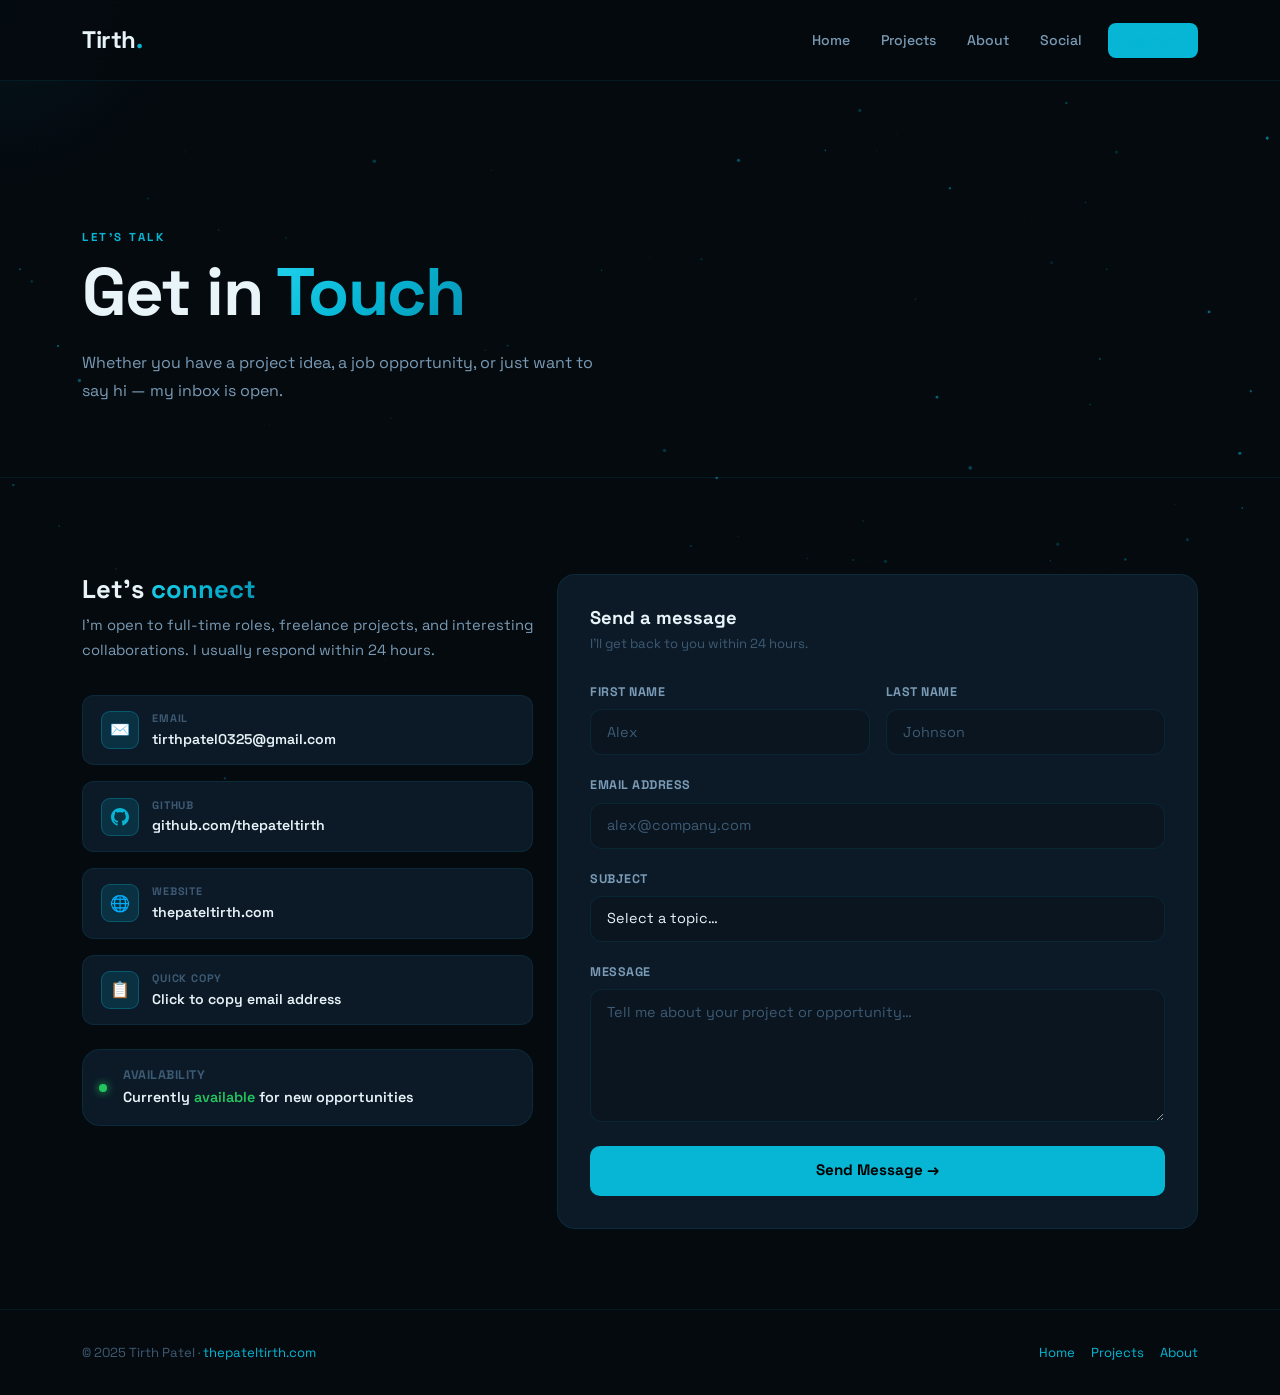
==== contact.html @ df33db7d "Initial portfolio commit - dark cyan theme with Bootstrap" ====
<!DOCTYPE html>
<html lang="en">
<head>
  <meta charset="UTF-8" />
  <meta name="viewport" content="width=device-width, initial-scale=1.0" />
  <title>Contact — Tirth Patel</title>
  <meta name="description" content="Get in touch with Tirth Patel — open to work, collaborations, and conversations." />
  <link rel="stylesheet" href="https://cdn.jsdelivr.net/npm/bootstrap@5.3.2/dist/css/bootstrap.min.css" />
  <link rel="stylesheet" href="style.css" />
  <link rel="icon" href="data:image/svg+xml,<svg xmlns='http://www.w3.org/2000/svg' viewBox='0 0 100 100'><text y='.9em' font-size='90'>⚡</text></svg>" />
</head>
<body>

<canvas id="particles-canvas"></canvas>
<div id="cursor-glow"></div>

<nav class="navbar navbar-expand-lg fixed-top">
  <div class="container">
    <a class="navbar-brand" href="index.html">Tirth<span>.</span></a>
    <button class="navbar-toggler" type="button" data-bs-toggle="collapse" data-bs-target="#navMenu">
      <span class="navbar-toggler-icon"></span>
    </button>
    <div class="collapse navbar-collapse" id="navMenu">
      <ul class="navbar-nav ms-auto align-items-lg-center gap-lg-1">
        <li class="nav-item"><a class="nav-link" href="index.html">Home</a></li>
        <li class="nav-item"><a class="nav-link" href="projects.html">Projects</a></li>
        <li class="nav-item"><a class="nav-link" href="about.html">About</a></li>
        <li class="nav-item"><a class="nav-link" href="social.html">Social</a></li>
        <li class="nav-item ms-lg-2"><a class="nav-link btn-nav-cta active" href="contact.html">Contact</a></li>
      </ul>
    </div>
  </div>
</nav>

<div style="padding-top:70px;">

  <div class="page-hero">
    <div class="container">
      <span class="section-label fade-up">Let's talk</span>
      <h1 class="hero-title fade-up delay-1">Get in <span class="gradient-text">Touch</span></h1>
      <p class="hero-desc fade-up delay-2" style="font-size:1rem;">Whether you have a project idea, a job opportunity, or just want to say hi — my inbox is open.</p>
    </div>
  </div>

  <section class="section-wrap">
    <div class="container">
      <div class="row gy-5 align-items-start">

        <!-- Left col -->
        <div class="col-lg-5 fade-left">
          <h2 class="mb-2" style="font-size:1.6rem;font-weight:700;">Let's <span class="gradient-text">connect</span></h2>
          <p style="color:var(--text-muted);font-size:0.92rem;line-height:1.7;margin-bottom:2rem;">
            I'm open to full-time roles, freelance projects, and interesting collaborations. I usually respond within 24 hours.
          </p>

          <div class="d-flex flex-column gap-3 mb-4">
            <a href="mailto:tirthpatel0325@gmail.com" class="info-pill text-decoration-none">
              <div class="pill-icon">✉️</div>
              <div>
                <div class="pill-label">Email</div>
                <div class="pill-value">tirthpatel0325@gmail.com</div>
              </div>
            </a>

            <a href="https://github.com/thepateltirth" class="info-pill text-decoration-none" target="_blank" rel="noopener">
              <div class="pill-icon">
                <svg width="18" height="18" viewBox="0 0 24 24" fill="var(--cyan)"><path d="M12 0c-6.626 0-12 5.373-12 12 0 5.302 3.438 9.8 8.207 11.387.599.111.793-.261.793-.577v-2.234c-3.338.726-4.033-1.416-4.033-1.416-.546-1.387-1.333-1.756-1.333-1.756-1.089-.745.083-.729.083-.729 1.205.084 1.839 1.237 1.839 1.237 1.07 1.834 2.807 1.304 3.492.997.107-.775.418-1.305.762-1.604-2.665-.305-5.467-1.334-5.467-5.931 0-1.311.469-2.381 1.236-3.221-.124-.303-.535-1.524.117-3.176 0 0 1.008-.322 3.301 1.23.957-.266 1.983-.399 3.003-.404 1.02.005 2.047.138 3.006.404 2.291-1.552 3.297-1.23 3.297-1.23.653 1.653.242 2.874.118 3.176.77.84 1.235 1.911 1.235 3.221 0 4.609-2.807 5.624-5.479 5.921.43.372.823 1.102.823 2.222v3.293c0 .319.192.694.801.576 4.765-1.589 8.199-6.086 8.199-11.386 0-6.627-5.373-12-12-12z"/></svg>
              </div>
              <div>
                <div class="pill-label">GitHub</div>
                <div class="pill-value">github.com/thepateltirth</div>
              </div>
            </a>

            <a href="https://thepateltirth.com" class="info-pill text-decoration-none" target="_blank" rel="noopener">
              <div class="pill-icon">🌐</div>
              <div>
                <div class="pill-label">Website</div>
                <div class="pill-value">thepateltirth.com</div>
              </div>
            </a>

            <div class="info-pill copy-email" style="cursor:pointer;">
              <div class="pill-icon">📋</div>
              <div>
                <div class="pill-label">Quick Copy</div>
                <div class="pill-value">Click to copy email address</div>
              </div>
            </div>
          </div>

          <!-- Availability badge -->
          <div class="glass-card p-3 d-flex align-items-center gap-3">
            <span class="status-dot" style="flex-shrink:0;"></span>
            <div>
              <div style="font-size:0.78rem;color:var(--text-dim);font-weight:700;text-transform:uppercase;letter-spacing:0.5px;">Availability</div>
              <div style="font-size:0.9rem;font-weight:600;">Currently <span style="color:#22c55e;">available</span> for new opportunities</div>
            </div>
          </div>
        </div>

        <!-- Right col — form -->
        <div class="col-lg-7 fade-right">
          <div class="contact-form-wrap">
            <h3 class="mb-1" style="font-size:1.15rem;font-weight:700;">Send a message</h3>
            <p style="color:var(--text-dim);font-size:0.82rem;margin-bottom:1.5rem;">I'll get back to you within 24 hours.</p>

            <form id="contactForm" novalidate>
              <div class="row g-3 mb-3">
                <div class="col-sm-6">
                  <label class="form-label">First Name</label>
                  <input type="text" class="form-control" placeholder="Alex" required />
                </div>
                <div class="col-sm-6">
                  <label class="form-label">Last Name</label>
                  <input type="text" class="form-control" placeholder="Johnson" />
                </div>
              </div>

              <div class="mb-3">
                <label class="form-label">Email Address</label>
                <input type="email" class="form-control" placeholder="alex@company.com" required />
              </div>

              <div class="mb-3">
                <label class="form-label">Subject</label>
                <select class="form-select">
                  <option value="">Select a topic…</option>
                  <option>Job Opportunity</option>
                  <option>Freelance Project</option>
                  <option>Collaboration</option>
                  <option>Just saying hi</option>
                </select>
              </div>

              <div class="mb-4">
                <label class="form-label">Message</label>
                <textarea class="form-control" rows="5" placeholder="Tell me about your project or opportunity…" required></textarea>
              </div>

              <button type="submit" class="btn-cyan w-100 justify-content-center" style="font-size:0.95rem;padding:0.8rem;">
                Send Message →
              </button>
            </form>
          </div>
        </div>

      </div>
    </div>
  </section>

</div>

<footer>
  <div class="container d-flex justify-content-between align-items-center flex-wrap gap-3">
    <span>© 2025 Tirth Patel · <a href="https://thepateltirth.com" target="_blank">thepateltirth.com</a></span>
    <div class="d-flex gap-3">
      <a href="index.html">Home</a>
      <a href="projects.html">Projects</a>
      <a href="about.html">About</a>
    </div>
  </div>
</footer>

<script src="https://cdn.jsdelivr.net/npm/bootstrap@5.3.2/dist/js/bootstrap.bundle.min.js"></script>
<script src="script.js"></script>
</body>
</html>
---- style.css ----
@import url('https://fonts.googleapis.com/css2?family=Space+Grotesk:wght@300;400;500;600;700&display=swap');

:root {
  --bg:          #050a0f;
  --bg-2:        #0a1520;
  --bg-3:        #0f1f2e;
  --bg-card:     #0c1a28;
  --cyan:        #06b6d4;
  --cyan-light:  #22d3ee;
  --cyan-dim:    #0891b2;
  --cyan-glow:   rgba(6, 182, 212, 0.15);
  --cyan-border: rgba(6, 182, 212, 0.3);
  --text:        #e8f4f8;
  --text-muted:  #7a9bb5;
  --text-dim:    #3d5a73;
  --border:      rgba(6, 182, 212, 0.1);
  --radius:      12px;
  --radius-lg:   18px;
  --transition:  0.25s cubic-bezier(0.4, 0, 0.2, 1);
}

*, *::before, *::after { box-sizing: border-box; margin: 0; padding: 0; }
html { scroll-behavior: smooth; }

body {
  font-family: 'Space Grotesk', sans-serif;
  background: var(--bg);
  color: var(--text);
  overflow-x: hidden;
  line-height: 1.6;
}

/* ── Scrollbar ── */
::-webkit-scrollbar { width: 5px; }
::-webkit-scrollbar-track { background: var(--bg); }
::-webkit-scrollbar-thumb { background: var(--cyan-dim); border-radius: 3px; }

/* ── Canvas background ── */
#particles-canvas {
  position: fixed;
  inset: 0;
  z-index: 0;
  pointer-events: none;
}

/* ── Cursor glow ── */
#cursor-glow {
  position: fixed;
  width: 380px;
  height: 380px;
  border-radius: 50%;
  background: radial-gradient(circle, rgba(6,182,212,0.07) 0%, transparent 70%);
  pointer-events: none;
  z-index: 1;
  transform: translate(-50%, -50%);
  transition: left 0.5s ease, top 0.5s ease;
}

/* ── Nav ── */
.navbar {
  background: rgba(5, 10, 15, 0.85) !important;
  backdrop-filter: blur(20px);
  border-bottom: 1px solid var(--border);
  transition: var(--transition);
  padding: 1rem 0;
  position: relative;
  z-index: 100;
}

.navbar.scrolled {
  border-bottom-color: var(--cyan-border);
  box-shadow: 0 0 40px rgba(6,182,212,0.08);
}

.navbar-brand {
  font-size: 1.5rem;
  font-weight: 700;
  color: var(--text) !important;
  letter-spacing: -0.5px;
}

.navbar-brand span { color: var(--cyan); }

.nav-link {
  color: var(--text-muted) !important;
  font-size: 0.88rem;
  font-weight: 500;
  padding: 0.4rem 0.85rem !important;
  border-radius: 8px;
  transition: var(--transition);
}

.nav-link:hover, .nav-link.active {
  color: var(--text) !important;
  background: var(--bg-3);
}

.nav-link.active { color: var(--cyan) !important; }

.navbar-toggler {
  border: 1px solid var(--cyan-border) !important;
  padding: 0.35rem 0.6rem;
}

.navbar-toggler-icon {
  background-image: url("data:image/svg+xml,%3csvg xmlns='http://www.w3.org/2000/svg' viewBox='0 0 30 30'%3e%3cpath stroke='rgba%286%2c182%2c212%2c1%29' stroke-linecap='round' stroke-miterlimit='10' stroke-width='2' d='M4 7h22M4 15h22M4 23h22'/%3e%3c/svg%3e") !important;
}

.btn-nav-cta {
  background: var(--cyan) !important;
  color: #000 !important;
  font-weight: 700 !important;
  border-radius: 8px !important;
  padding: 0.4rem 1.1rem !important;
  font-size: 0.88rem !important;
  border: none;
  transition: var(--transition) !important;
}

.btn-nav-cta:hover {
  background: var(--cyan-light) !important;
  transform: translateY(-1px);
  box-shadow: 0 6px 20px rgba(6,182,212,0.4) !important;
}

/* ── Sections ── */
.section-wrap {
  position: relative;
  z-index: 2;
  padding: 5rem 0;
}

.section-label {
  display: inline-block;
  font-size: 0.72rem;
  font-weight: 700;
  letter-spacing: 2.5px;
  text-transform: uppercase;
  color: var(--cyan);
  margin-bottom: 0.6rem;
}

.section-title { font-size: clamp(1.8rem, 3vw, 2.4rem); font-weight: 700; letter-spacing: -0.5px; }
.section-sub { color: var(--text-muted); font-size: 1rem; max-width: 500px; margin-top: 0.5rem; }

/* ── Gradient text ── */
.gradient-text {
  background: linear-gradient(135deg, #22d3ee, #06b6d4, #0891b2);
  -webkit-background-clip: text;
  -webkit-text-fill-color: transparent;
  background-clip: text;
}

/* ── Buttons ── */
.btn-cyan {
  background: var(--cyan);
  color: #000;
  font-weight: 700;
  border-radius: 10px;
  padding: 0.7rem 1.5rem;
  font-size: 0.9rem;
  border: none;
  display: inline-flex;
  align-items: center;
  gap: 0.5rem;
  text-decoration: none;
  transition: var(--transition);
  font-family: 'Space Grotesk', sans-serif;
}

.btn-cyan:hover {
  background: var(--cyan-light);
  color: #000;
  transform: translateY(-2px);
  box-shadow: 0 10px 30px rgba(6,182,212,0.4);
}

.btn-ghost {
  background: transparent;
  color: var(--text);
  font-weight: 600;
  border-radius: 10px;
  padding: 0.7rem 1.5rem;
  font-size: 0.9rem;
  border: 1px solid var(--cyan-border);
  display: inline-flex;
  align-items: center;
  gap: 0.5rem;
  text-decoration: none;
  transition: var(--transition);
  font-family: 'Space Grotesk', sans-serif;
}

.btn-ghost:hover {
  border-color: var(--cyan);
  color: var(--cyan);
  background: var(--cyan-glow);
  transform: translateY(-2px);
}

/* ── Cards ── */
.glass-card {
  background: var(--bg-card);
  border: 1px solid var(--border);
  border-radius: var(--radius-lg);
  transition: var(--transition);
  position: relative;
  overflow: hidden;
}

.glass-card::after {
  content: '';
  position: absolute;
  top: 0; left: 0; right: 0;
  height: 1px;
  background: linear-gradient(90deg, transparent, var(--cyan-border), transparent);
  opacity: 0;
  transition: var(--transition);
}

.glass-card:hover {
  border-color: var(--cyan-border);
  transform: translateY(-5px);
  box-shadow: 0 20px 60px rgba(6,182,212,0.08);
}

.glass-card:hover::after { opacity: 1; }

/* ── Tags ── */
.tag {
  display: inline-block;
  font-size: 0.7rem;
  font-weight: 700;
  padding: 0.22rem 0.6rem;
  border-radius: 6px;
  background: rgba(6,182,212,0.12);
  color: var(--cyan-light);
  border: 1px solid var(--cyan-border);
  letter-spacing: 0.3px;
}

/* ── HERO ── */
.hero-section {
  min-height: calc(100vh - 70px);
  display: flex;
  align-items: center;
  position: relative;
  z-index: 2;
  padding: 3rem 0;
}

.hero-badge {
  display: inline-flex;
  align-items: center;
  gap: 0.6rem;
  background: rgba(6,182,212,0.08);
  border: 1px solid var(--cyan-border);
  border-radius: 100px;
  padding: 0.35rem 0.9rem;
  font-size: 0.82rem;
  color: var(--cyan-light);
  font-weight: 500;
  margin-bottom: 1.5rem;
}

.status-dot {
  width: 8px;
  height: 8px;
  border-radius: 50%;
  background: #22c55e;
  box-shadow: 0 0 8px #22c55e;
  animation: pulse-dot 2s infinite;
  flex-shrink: 0;
}

@keyframes pulse-dot {
  0%,100% { box-shadow: 0 0 8px #22c55eaa; }
  50%      { box-shadow: 0 0 18px #22c55e; }
}

.hero-title {
  font-size: clamp(2.6rem, 6vw, 4.2rem);
  font-weight: 700;
  line-height: 1.08;
  letter-spacing: -1.5px;
  margin-bottom: 1.25rem;
}

.typing-cursor {
  display: inline-block;
  width: 3px;
  height: 1em;
  background: var(--cyan);
  margin-left: 4px;
  border-radius: 2px;
  vertical-align: middle;
  animation: blink 1s infinite;
}

@keyframes blink { 0%,100%{opacity:1} 50%{opacity:0} }

.hero-desc {
  font-size: 1.05rem;
  color: var(--text-muted);
  line-height: 1.75;
  max-width: 520px;
  margin-bottom: 2rem;
}

.hero-stats {
  display: flex;
  gap: 2.5rem;
  flex-wrap: wrap;
  margin-top: 2.5rem;
  padding-top: 2rem;
  border-top: 1px solid var(--border);
}

.stat-num {
  font-size: 2rem;
  font-weight: 700;
  color: var(--cyan);
  display: block;
  line-height: 1;
}

.stat-label {
  font-size: 0.78rem;
  color: var(--text-dim);
  font-weight: 500;
  margin-top: 0.2rem;
  display: block;
}

.hero-visual {
  position: relative;
  display: flex;
  align-items: center;
  justify-content: center;
}

.hero-orb {
  width: 320px;
  height: 320px;
  border-radius: 50%;
  background: conic-gradient(from 0deg, transparent 0%, rgba(6,182,212,0.15) 30%, rgba(6,182,212,0.3) 50%, rgba(6,182,212,0.15) 70%, transparent 100%);
  display: flex;
  align-items: center;
  justify-content: center;
  animation: spin 12s linear infinite;
  position: relative;
}

.hero-orb::before {
  content: '';
  position: absolute;
  inset: 12px;
  border-radius: 50%;
  background: conic-gradient(from 180deg, transparent 0%, rgba(6,182,212,0.1) 30%, rgba(6,182,212,0.25) 50%, rgba(6,182,212,0.1) 70%, transparent 100%);
  animation: spin 8s linear infinite reverse;
}

.hero-orb-inner {
  width: 200px;
  height: 200px;
  border-radius: 50%;
  background: var(--bg-3);
  border: 1px solid var(--cyan-border);
  display: flex;
  align-items: center;
  justify-content: center;
  font-size: 4.5rem;
  position: relative;
  z-index: 1;
  box-shadow: 0 0 60px rgba(6,182,212,0.15), inset 0 0 40px rgba(6,182,212,0.05);
}

@keyframes spin { to { transform: rotate(360deg); } }

/* Floating chips around orb */
.float-chip {
  position: absolute;
  background: var(--bg-card);
  border: 1px solid var(--cyan-border);
  border-radius: 10px;
  padding: 0.45rem 0.8rem;
  font-size: 0.75rem;
  font-weight: 600;
  color: var(--cyan-light);
  display: flex;
  align-items: center;
  gap: 0.35rem;
  box-shadow: 0 4px 20px rgba(6,182,212,0.1);
  animation: float 4s ease-in-out infinite;
  white-space: nowrap;
}

.float-chip:nth-child(2) { top: 5%; left: 0; animation-delay: 0s; }
.float-chip:nth-child(3) { top: 5%; right: 0; animation-delay: 0.7s; }
.float-chip:nth-child(4) { bottom: 5%; left: 5%; animation-delay: 1.4s; }
.float-chip:nth-child(5) { bottom: 5%; right: 5%; animation-delay: 2.1s; }

@keyframes float {
  0%,100% { transform: translateY(0); }
  50%      { transform: translateY(-10px); }
}

/* ── Skill cards ── */
.skill-card {
  background: var(--bg-card);
  border: 1px solid var(--border);
  border-radius: var(--radius);
  padding: 1.25rem 1rem;
  text-align: center;
  transition: var(--transition);
  cursor: default;
}

.skill-card:hover {
  border-color: var(--cyan-border);
  background: var(--bg-3);
  transform: translateY(-4px) scale(1.03);
  box-shadow: 0 10px 30px rgba(6,182,212,0.12);
}

.skill-icon { font-size: 2rem; display: block; margin-bottom: 0.5rem; }
.skill-name { font-size: 0.78rem; font-weight: 600; color: var(--text-muted); }

/* ── Progress bars ── */
.skill-bar-wrap { margin-bottom: 1.1rem; }
.skill-bar-label {
  display: flex;
  justify-content: space-between;
  font-size: 0.82rem;
  font-weight: 600;
  margin-bottom: 0.4rem;
  color: var(--text-muted);
}

.skill-bar-track {
  height: 5px;
  background: var(--bg-3);
  border-radius: 3px;
  overflow: hidden;
}

.skill-bar-fill {
  height: 100%;
  border-radius: 3px;
  background: linear-gradient(90deg, var(--cyan-dim), var(--cyan-light));
  width: 0;
  transition: width 1.2s cubic-bezier(0.4, 0, 0.2, 1);
  box-shadow: 0 0 8px var(--cyan);
}

/* ── Project cards ── */
.project-thumb {
  height: 180px;
  display: flex;
  align-items: center;
  justify-content: center;
  font-size: 4rem;
  border-radius: var(--radius-lg) var(--radius-lg) 0 0;
  position: relative;
  overflow: hidden;
}

.project-thumb::after {
  content: '';
  position: absolute;
  inset: 0;
  background: linear-gradient(to bottom, transparent 40%, var(--bg-card));
}

.thumb-speedybites { background: linear-gradient(135deg, #051520, #0a2540); }
.thumb-fer         { background: linear-gradient(135deg, #051520, #051a30); }

.project-body { padding: 1.5rem; }
.project-title { font-size: 1.15rem; font-weight: 700; margin-bottom: 0.5rem; }
.project-desc { color: var(--text-muted); font-size: 0.88rem; line-height: 1.65; margin-bottom: 1rem; }

.project-link {
  display: inline-flex;
  align-items: center;
  gap: 0.35rem;
  font-size: 0.8rem;
  font-weight: 600;
  color: var(--text-muted);
  text-decoration: none;
  padding: 0.38rem 0.75rem;
  border: 1px solid var(--border);
  border-radius: 8px;
  transition: var(--transition);
}

.project-link:hover {
  color: var(--cyan);
  border-color: var(--cyan-border);
  background: var(--cyan-glow);
}

.project-link.primary {
  background: var(--cyan);
  color: #000;
  border-color: var(--cyan);
  font-weight: 700;
}

.project-link.primary:hover {
  background: var(--cyan-light);
  border-color: var(--cyan-light);
  transform: translateY(-1px);
  box-shadow: 0 6px 20px rgba(6,182,212,0.35);
}

/* ── About ── */
.about-avatar {
  width: 100%;
  max-width: 300px;
  aspect-ratio: 1;
  background: var(--bg-3);
  border: 2px solid var(--cyan-border);
  border-radius: var(--radius-lg);
  display: flex;
  align-items: center;
  justify-content: center;
  font-size: 6rem;
  position: relative;
  overflow: hidden;
  box-shadow: 0 0 60px rgba(6,182,212,0.1);
}

.about-avatar::before {
  content: '';
  position: absolute;
  inset: 0;
  background: linear-gradient(135deg, rgba(6,182,212,0.08), transparent);
}

.info-pill {
  display: flex;
  align-items: center;
  gap: 0.85rem;
  padding: 0.9rem 1.1rem;
  background: var(--bg-card);
  border: 1px solid var(--border);
  border-radius: var(--radius);
  text-decoration: none;
  color: var(--text);
  transition: var(--transition);
}

.info-pill:hover {
  border-color: var(--cyan-border);
  background: var(--bg-3);
  transform: translateX(5px);
  color: var(--text);
}

.pill-icon {
  width: 38px;
  height: 38px;
  background: var(--cyan-glow);
  border: 1px solid var(--cyan-border);
  border-radius: 9px;
  display: flex;
  align-items: center;
  justify-content: center;
  font-size: 1rem;
  flex-shrink: 0;
}

.pill-label { font-size: 0.68rem; color: var(--text-dim); font-weight: 700; text-transform: uppercase; letter-spacing: 0.8px; }
.pill-value { font-size: 0.88rem; font-weight: 600; }

/* ── Timeline ── */
.timeline { position: relative; padding-left: 1.5rem; }
.timeline::before {
  content: '';
  position: absolute;
  left: 0; top: 8px; bottom: 0;
  width: 1px;
  background: linear-gradient(to bottom, var(--cyan-border), transparent);
}

.timeline-item { position: relative; margin-bottom: 1.75rem; }
.timeline-item::before {
  content: '';
  position: absolute;
  left: -1.55rem;
  top: 6px;
  width: 10px;
  height: 10px;
  border-radius: 50%;
  background: var(--cyan);
  box-shadow: 0 0 10px var(--cyan);
}

.timeline-date { font-size: 0.72rem; color: var(--cyan); font-weight: 700; text-transform: uppercase; letter-spacing: 1px; margin-bottom: 0.25rem; }
.timeline-title { font-weight: 700; font-size: 0.95rem; }
.timeline-sub { font-size: 0.82rem; color: var(--text-muted); }

/* ── Contact ── */
.contact-form-wrap {
  background: var(--bg-card);
  border: 1px solid var(--border);
  border-radius: var(--radius-lg);
  padding: 2rem;
}

.form-label { font-size: 0.78rem; font-weight: 700; color: var(--text-muted); text-transform: uppercase; letter-spacing: 0.5px; margin-bottom: 0.4rem; }

.form-control, .form-select {
  background: var(--bg-2) !important;
  border: 1px solid var(--border) !important;
  border-radius: var(--radius) !important;
  color: var(--text) !important;
  font-family: 'Space Grotesk', sans-serif !important;
  font-size: 0.9rem !important;
  padding: 0.7rem 1rem !important;
  transition: var(--transition) !important;
}

.form-control:focus, .form-select:focus {
  border-color: var(--cyan) !important;
  box-shadow: 0 0 0 3px rgba(6,182,212,0.15) !important;
  background: var(--bg-3) !important;
  outline: none !important;
}

.form-control::placeholder { color: var(--text-dim) !important; }
.form-select option { background: var(--bg-2); }

/* ── Social cards ── */
.social-card {
  background: var(--bg-card);
  border: 1px solid var(--border);
  border-radius: var(--radius-lg);
  padding: 2rem 1.5rem;
  text-align: center;
  text-decoration: none;
  color: var(--text);
  transition: var(--transition);
  display: flex;
  flex-direction: column;
  align-items: center;
  gap: 0.6rem;
}

.social-card:hover {
  transform: translateY(-6px);
  color: var(--text);
  border-color: var(--cyan-border);
  box-shadow: 0 20px 50px rgba(6,182,212,0.1);
}

.social-card-icon { font-size: 2.4rem; line-height: 1; }
.social-card-name { font-size: 0.95rem; font-weight: 700; }
.social-card-handle { font-size: 0.75rem; color: var(--text-muted); }

/* ── Divider ── */
.cyan-divider {
  height: 1px;
  background: linear-gradient(90deg, transparent, var(--border), transparent);
  margin: 0;
}

/* ── Page hero ── */
.page-hero {
  position: relative;
  z-index: 2;
  padding: 4.5rem 0 2.5rem;
  border-bottom: 1px solid var(--border);
  margin-bottom: 1rem;
}

/* ── Footer ── */
footer {
  position: relative;
  z-index: 2;
  border-top: 1px solid var(--border);
  padding: 2rem 0;
  color: var(--text-dim);
  font-size: 0.82rem;
}

footer a { color: var(--cyan); text-decoration: none; }
footer a:hover { color: var(--cyan-light); }

/* ── Fade animations ── */
.fade-up {
  opacity: 0;
  transform: translateY(28px);
  transition: opacity 0.65s ease, transform 0.65s ease;
}
.fade-up.visible { opacity: 1; transform: translateY(0); }

.fade-left {
  opacity: 0;
  transform: translateX(-28px);
  transition: opacity 0.65s ease, transform 0.65s ease;
}
.fade-left.visible { opacity: 1; transform: translateX(0); }

.fade-right {
  opacity: 0;
  transform: translateX(28px);
  transition: opacity 0.65s ease, transform 0.65s ease;
}
.fade-right.visible { opacity: 1; transform: translateX(0); }

/* Stagger delays */
.delay-1 { transition-delay: 0.08s; }
.delay-2 { transition-delay: 0.16s; }
.delay-3 { transition-delay: 0.24s; }
.delay-4 { transition-delay: 0.32s; }
.delay-5 { transition-delay: 0.40s; }

/* ── Toast ── */
.toast-custom {
  position: fixed;
  bottom: 1.5rem;
  right: 1.5rem;
  background: var(--bg-card);
  border: 1px solid var(--cyan-border);
  border-radius: var(--radius);
  padding: 0.85rem 1.25rem;
  font-size: 0.85rem;
  color: var(--text);
  z-index: 9999;
  transform: translateY(80px);
  opacity: 0;
  transition: var(--transition);
  box-shadow: 0 10px 40px rgba(6,182,212,0.15);
  display: flex;
  align-items: center;
  gap: 0.5rem;
  min-width: 240px;
}

.toast-custom.show { transform: translateY(0); opacity: 1; }

/* ── Tilt card ── */
.tilt-card { transform-style: preserve-3d; will-change: transform; }

/* ── Mobile ── */
@media (max-width: 768px) {
  .hero-orb { width: 220px; height: 220px; }
  .hero-orb-inner { width: 140px; height: 140px; font-size: 3rem; }
  .float-chip { display: none; }
  .hero-stats { gap: 1.5rem; }
  .section-wrap { padding: 3.5rem 0; }
  .page-hero { padding: 3.5rem 0 2rem; }
}
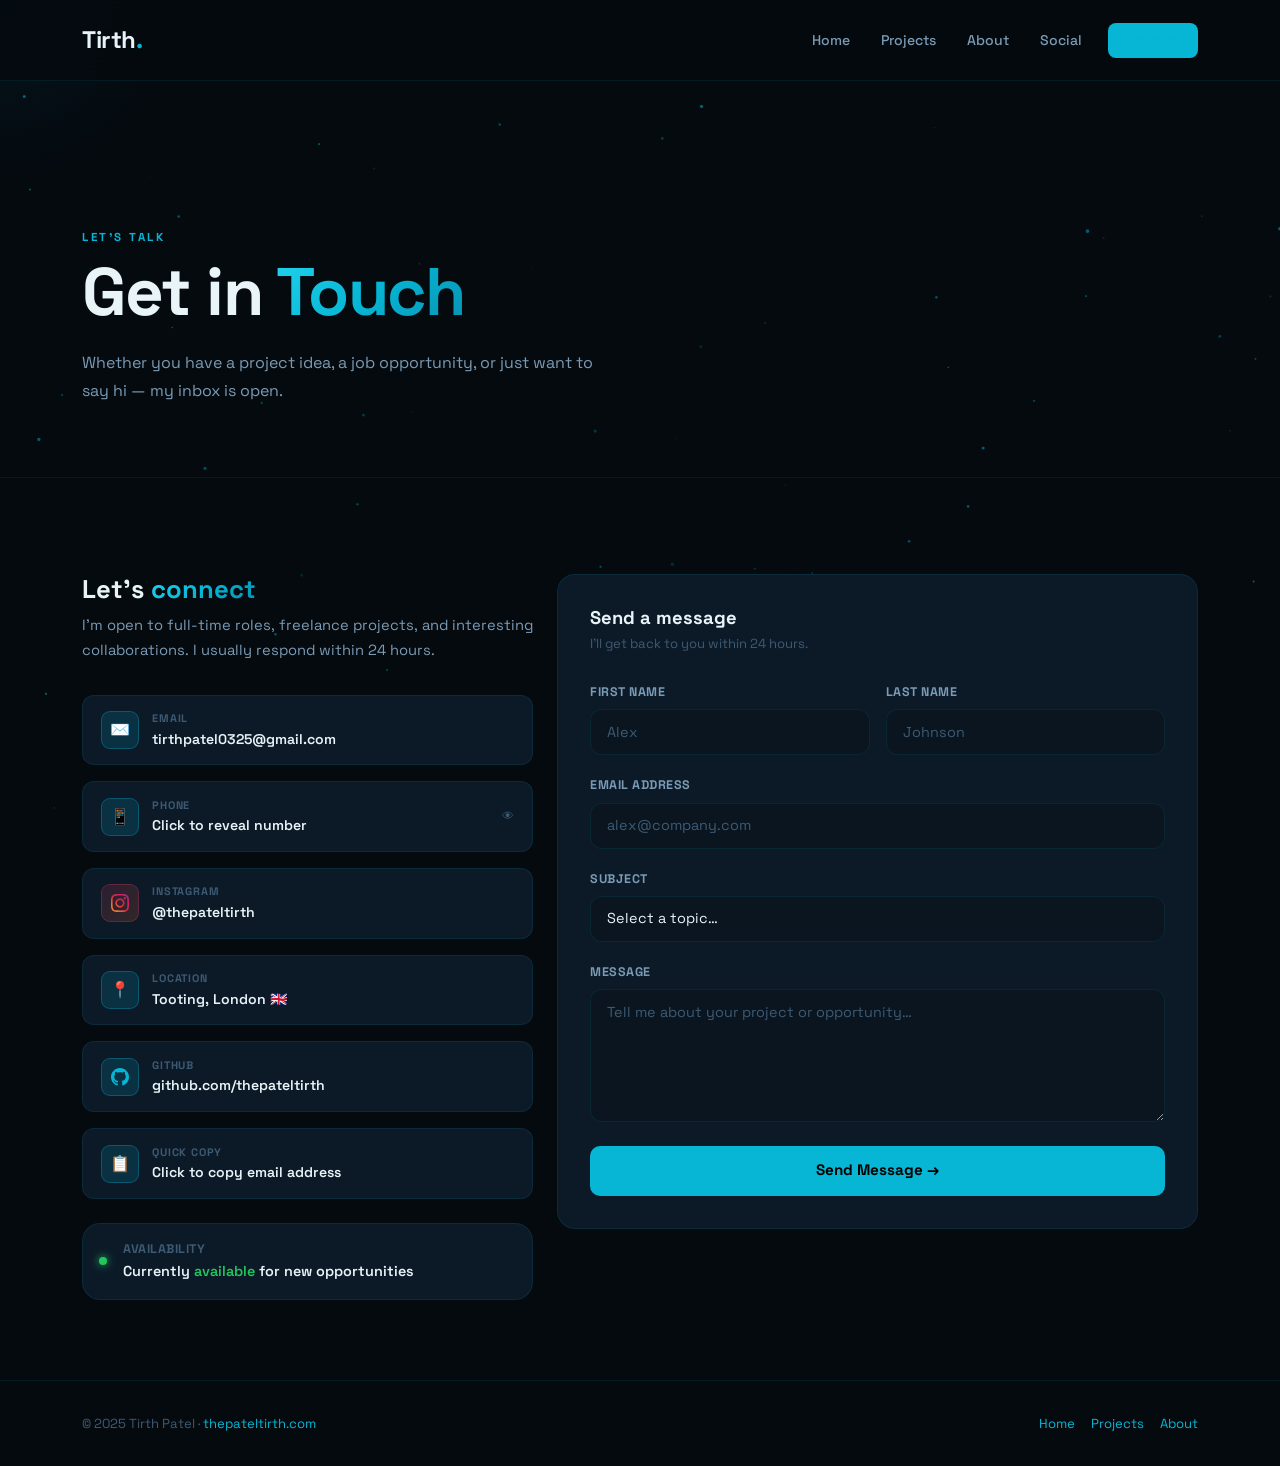
==== commit 11f369ba: "Add Instagram, phone reveal, location, photo placeholder, IG preview section" ====
--- a/contact.html
+++ b/contact.html
@@ -54,6 +54,8 @@
           </p>
 
           <div class="d-flex flex-column gap-3 mb-4">
+
+            <!-- Email -->
             <a href="mailto:tirthpatel0325@gmail.com" class="info-pill text-decoration-none">
               <div class="pill-icon">✉️</div>
               <div>
@@ -62,6 +64,40 @@
               </div>
             </a>
 
+            <!-- Phone — click to reveal -->
+            <div class="info-pill" id="phonePill" style="cursor:pointer;" onclick="revealPhone()">
+              <div class="pill-icon">📱</div>
+              <div>
+                <div class="pill-label">Phone</div>
+                <div class="pill-value" id="phoneValue">Click to reveal number</div>
+              </div>
+              <span id="phoneChevron" style="margin-left:auto;color:var(--text-dim);font-size:0.75rem;">👁</span>
+            </div>
+
+            <!-- Instagram -->
+            <a href="https://instagram.com/thepateltirth" class="info-pill text-decoration-none" target="_blank" rel="noopener">
+              <div class="pill-icon" style="background:linear-gradient(135deg,rgba(225,48,108,0.15),rgba(253,121,36,0.15));border-color:rgba(225,48,108,0.3);">
+                <svg width="18" height="18" viewBox="0 0 24 24" fill="url(#ig-grad)">
+                  <defs><linearGradient id="ig-grad" x1="0%" y1="100%" x2="100%" y2="0%"><stop offset="0%" stop-color="#f09433"/><stop offset="25%" stop-color="#e6683c"/><stop offset="50%" stop-color="#dc2743"/><stop offset="75%" stop-color="#cc2366"/><stop offset="100%" stop-color="#bc1888"/></linearGradient></defs>
+                  <path d="M12 2.163c3.204 0 3.584.012 4.85.07 3.252.148 4.771 1.691 4.919 4.919.058 1.265.069 1.645.069 4.849 0 3.205-.012 3.584-.069 4.849-.149 3.225-1.664 4.771-4.919 4.919-1.266.058-1.644.07-4.85.07-3.204 0-3.584-.012-4.849-.07-3.26-.149-4.771-1.699-4.919-4.92-.058-1.265-.07-1.644-.07-4.849 0-3.204.013-3.583.07-4.849.149-3.227 1.664-4.771 4.919-4.919 1.266-.057 1.645-.069 4.849-.069zm0-2.163c-3.259 0-3.667.014-4.947.072-4.358.2-6.78 2.618-6.98 6.98-.059 1.281-.073 1.689-.073 4.948 0 3.259.014 3.668.072 4.948.2 4.358 2.618 6.78 6.98 6.98 1.281.058 1.689.072 4.948.072 3.259 0 3.668-.014 4.948-.072 4.354-.2 6.782-2.618 6.979-6.98.059-1.28.073-1.689.073-4.948 0-3.259-.014-3.667-.072-4.947-.196-4.354-2.617-6.78-6.979-6.98-1.281-.059-1.69-.073-4.949-.073zm0 5.838c-3.403 0-6.162 2.759-6.162 6.162s2.759 6.163 6.162 6.163 6.162-2.759 6.162-6.163c0-3.403-2.759-6.162-6.162-6.162zm0 10.162c-2.209 0-4-1.79-4-4 0-2.209 1.791-4 4-4s4 1.791 4 4c0 2.21-1.791 4-4 4zm6.406-11.845c-.796 0-1.441.645-1.441 1.44s.645 1.44 1.441 1.44c.795 0 1.439-.645 1.439-1.44s-.644-1.44-1.439-1.44z"/>
+                </svg>
+              </div>
+              <div>
+                <div class="pill-label">Instagram</div>
+                <div class="pill-value">@thepateltirth</div>
+              </div>
+            </a>
+
+            <!-- Location -->
+            <div class="info-pill">
+              <div class="pill-icon">📍</div>
+              <div>
+                <div class="pill-label">Location</div>
+                <div class="pill-value">Tooting, London 🇬🇧</div>
+              </div>
+            </div>
+
+            <!-- GitHub -->
             <a href="https://github.com/thepateltirth" class="info-pill text-decoration-none" target="_blank" rel="noopener">
               <div class="pill-icon">
                 <svg width="18" height="18" viewBox="0 0 24 24" fill="var(--cyan)"><path d="M12 0c-6.626 0-12 5.373-12 12 0 5.302 3.438 9.8 8.207 11.387.599.111.793-.261.793-.577v-2.234c-3.338.726-4.033-1.416-4.033-1.416-.546-1.387-1.333-1.756-1.333-1.756-1.089-.745.083-.729.083-.729 1.205.084 1.839 1.237 1.839 1.237 1.07 1.834 2.807 1.304 3.492.997.107-.775.418-1.305.762-1.604-2.665-.305-5.467-1.334-5.467-5.931 0-1.311.469-2.381 1.236-3.221-.124-.303-.535-1.524.117-3.176 0 0 1.008-.322 3.301 1.23.957-.266 1.983-.399 3.003-.404 1.02.005 2.047.138 3.006.404 2.291-1.552 3.297-1.23 3.297-1.23.653 1.653.242 2.874.118 3.176.77.84 1.235 1.911 1.235 3.221 0 4.609-2.807 5.624-5.479 5.921.43.372.823 1.102.823 2.222v3.293c0 .319.192.694.801.576 4.765-1.589 8.199-6.086 8.199-11.386 0-6.627-5.373-12-12-12z"/></svg>
@@ -72,14 +108,7 @@
               </div>
             </a>
 
-            <a href="https://thepateltirth.com" class="info-pill text-decoration-none" target="_blank" rel="noopener">
-              <div class="pill-icon">🌐</div>
-              <div>
-                <div class="pill-label">Website</div>
-                <div class="pill-value">thepateltirth.com</div>
-              </div>
-            </a>
-
+            <!-- Copy email -->
             <div class="info-pill copy-email" style="cursor:pointer;">
               <div class="pill-icon">📋</div>
               <div>
@@ -87,6 +116,7 @@
                 <div class="pill-value">Click to copy email address</div>
               </div>
             </div>
+
           </div>
 
           <!-- Availability badge -->
@@ -164,5 +194,23 @@
 
 <script src="https://cdn.jsdelivr.net/npm/bootstrap@5.3.2/dist/js/bootstrap.bundle.min.js"></script>
 <script src="script.js"></script>
+<script>
+  let phoneRevealed = false;
+  function revealPhone() {
+    const val = document.getElementById('phoneValue');
+    const chevron = document.getElementById('phoneChevron');
+    const pill = document.getElementById('phonePill');
+    if (!phoneRevealed) {
+      val.textContent = '+44 7901 637764';
+      val.style.color = 'var(--cyan)';
+      chevron.textContent = '🔒';
+      pill.setAttribute('onclick', '');
+      pill.style.cursor = 'default';
+      phoneRevealed = true;
+      // make it a tel link
+      pill.addEventListener('click', () => window.location.href = 'tel:+447901637764');
+    }
+  }
+</script>
 </body>
 </html>
--- a/style.css
+++ b/style.css
@@ -743,6 +743,25 @@
 /* ── Tilt card ── */
 .tilt-card { transform-style: preserve-3d; will-change: transform; }
 
+/* ── Instagram grid tiles ── */
+.ig-tile {
+  aspect-ratio: 1;
+  border-radius: var(--radius);
+  display: flex;
+  align-items: center;
+  justify-content: center;
+  font-size: 2.2rem;
+  border: 1px solid var(--border);
+  transition: var(--transition);
+  cursor: pointer;
+}
+
+.ig-tile:hover {
+  transform: scale(1.05);
+  border-color: var(--cyan-border);
+  box-shadow: 0 8px 30px rgba(6,182,212,0.12);
+}
+
 /* ── Mobile ── */
 @media (max-width: 768px) {
   .hero-orb { width: 220px; height: 220px; }
